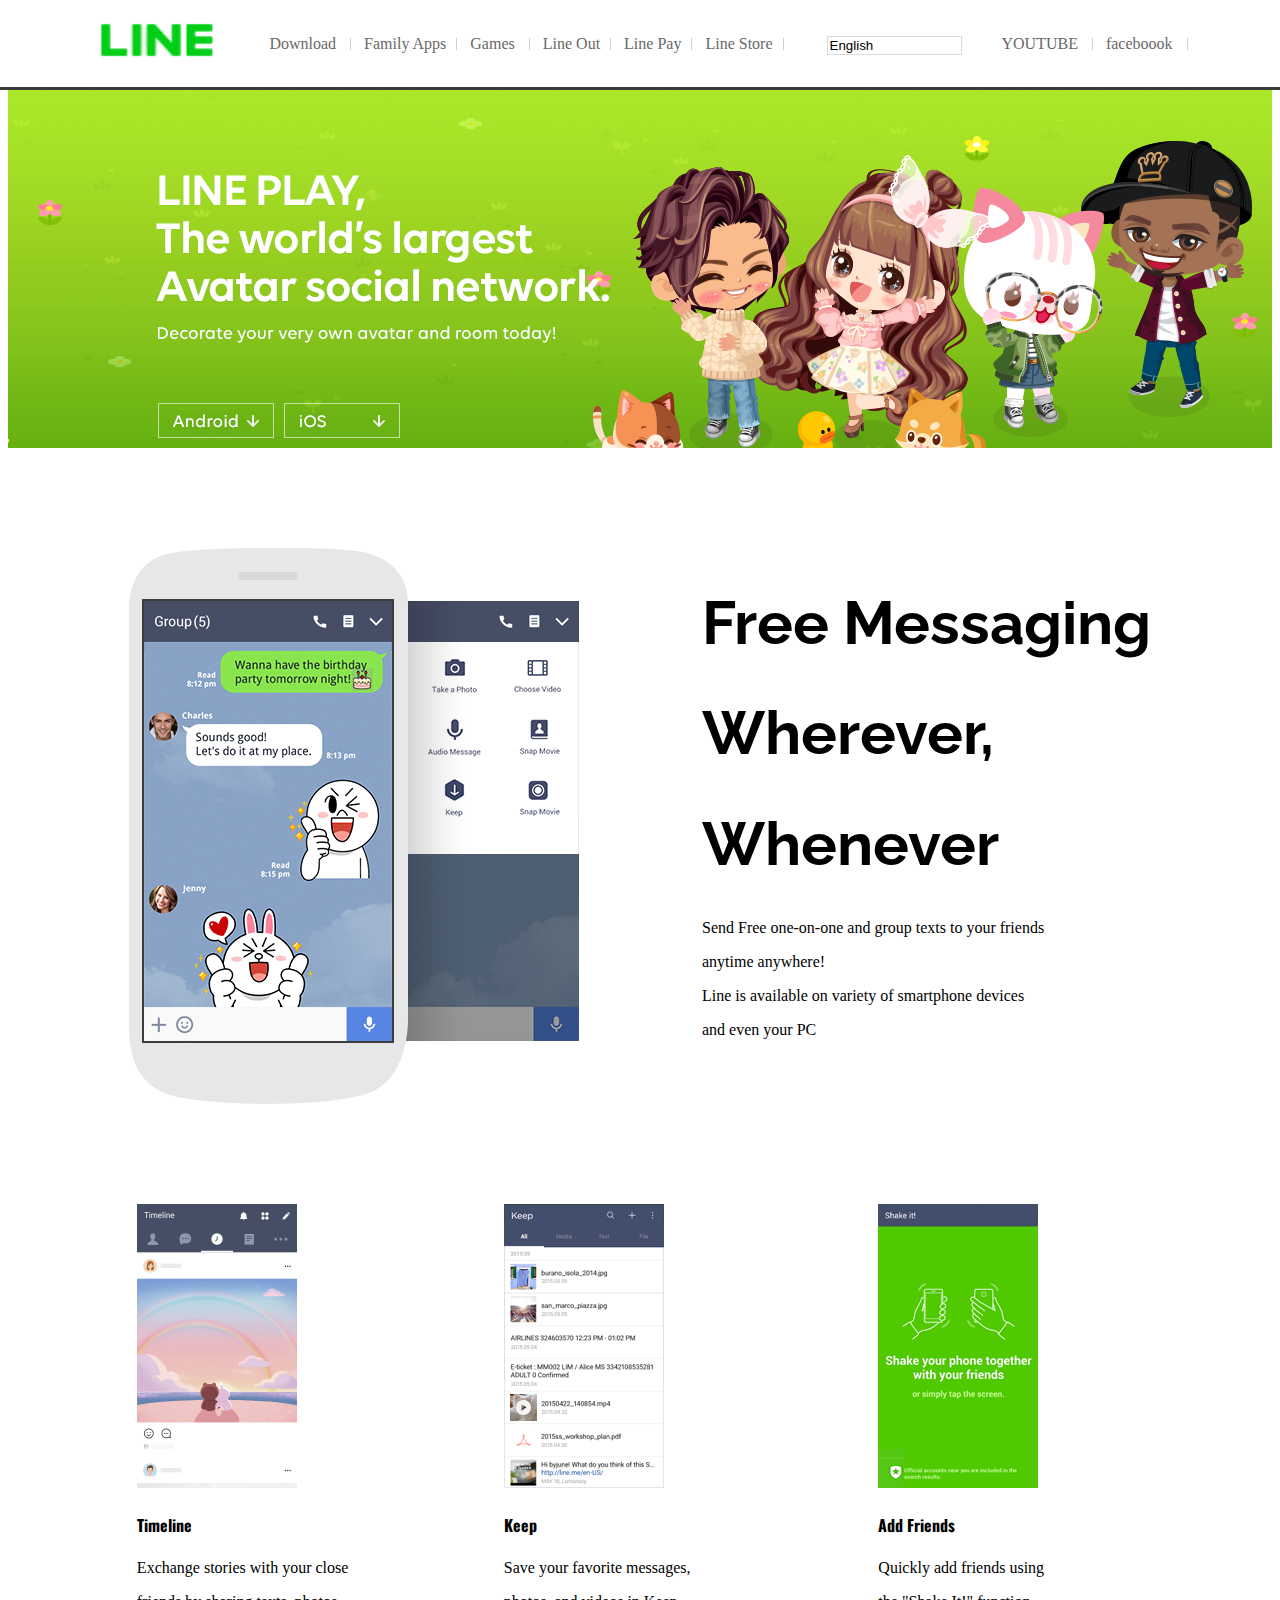
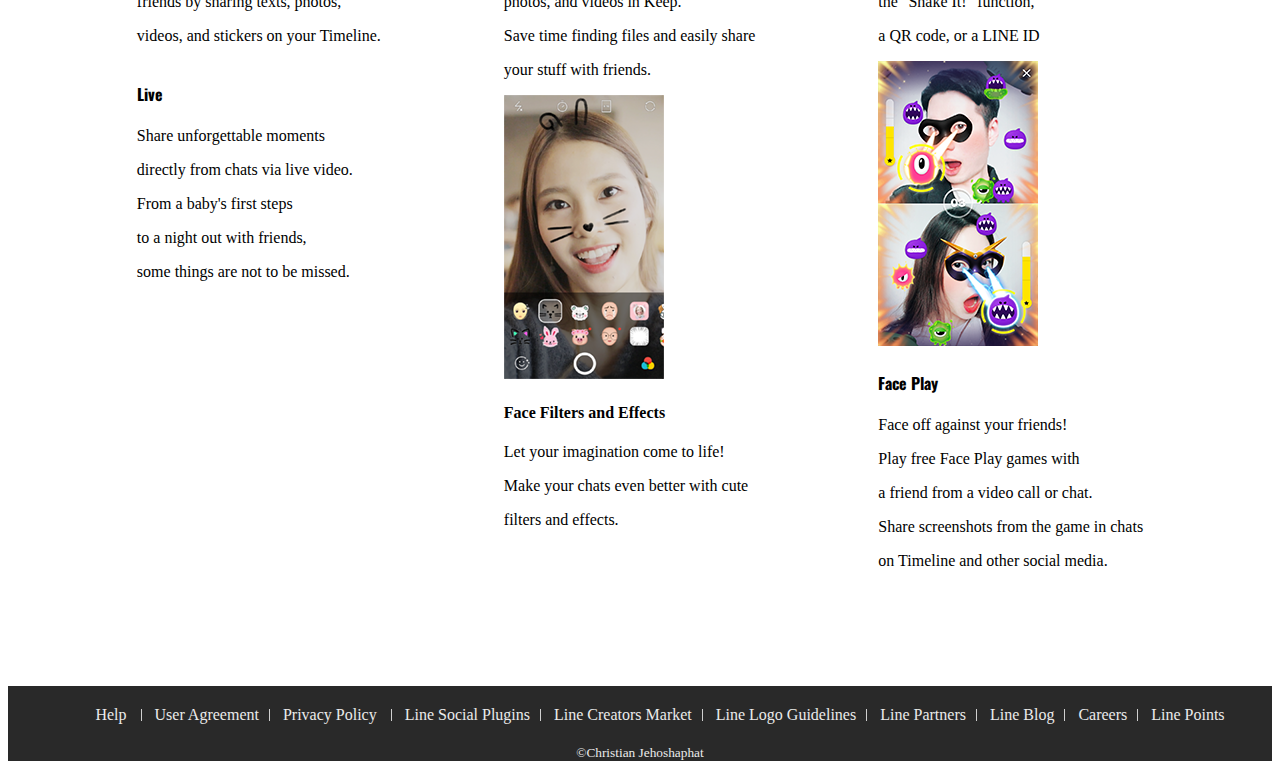
==== index.html @ cb2ba068 "first commit" ====
<!DOCTYPE html>
<html lang="en">
  <head>
    <meta charset="UTF-8" />
    <meta name="viewport" content="width=device-width, initial-scale=1.0" />
    <meta http-equiv="X-UA-Compatible" content="ie=edge" />
    <title>LINE : Free Messaging App</title>
    <link
      href="https://fonts.googleapis.com/css?family=Raleway:100,200"
      rel="stylesheet"
    />
    <link href="https://fonts.googleapis.com/css?family=Oswald:600" rel="stylesheet">
    <link href="https://fonts.googleapis.com/css?family=Raleway:200" rel="stylesheet">

    <link rel="stylesheet" href="./assets/css/index.css"
  </head>

  <body>
    <div class="header">
      <header class="wrapfix">
        <div class="navigation">
          <div class=" navleft">
            <h1 class="logo"></h1>
            <ul class="list">
              <li>
                <a href="/nav/download">Download</a>
                <span class="navseparator"></span>
              </li>
              <li>
                <a href="/nav/fmlapp">Family Apps</a
                ><span class="navseparator"></span>
              </li>
              <li><a href="/nav/games">Games</a>
                <span class="navseparator"></span>
              </li>
              <li>
                <a href="/nav/lineout">Line Out</a
                ><span class="navseparator"></span>
              </li>
              <li>
                <a href="/nav/linepay">Line Pay</a
                ><span class="navseparator"></span>
              </li>
              <li>
                <a href="/nav/linestore">Line Store</a
                ><span class="navseparator"></span>
              </li>
            </ul>
          </div>

          <div class="navright">
            <input type="text" value="English" readonly class="language">
            <ul class="list">
              <li class="yt">
                <a href="http://www.youtube.com/user/LineAppGlobal">YOUTUBE</a>
                <span class="navseparator"></span>
              </li>

              <li class="fb">
                <a href="https://www.facebook.com/line.worldwide">faceboook</a>
                <span class="navseparator"></span>
              </li>
            </ul>
          </div>
        </div>
      </header>
    </div>
    <section><div class="swipe"></div></section>
    <section>
      <div class="lineintro">
        <img src="./assets/images/lineph.png" alt="Line Messaging" />
        <span class="introseparator"></span>
        <div>
          <div class="introtexta">
            <h1>Free Messaging</h1>
            <h1>Wherever,</h1>
            <h1>Whenever</h1>
          </div>
          <div>
            <p>Send Free one-on-one and group texts to your friends</p>
            <p>anytime anywhere!</p>
            <p>Line is available on variety of smartphone devices</p>
            <p>and even your PC</p>
          </div>
        </div>
      </div>
    </section>
    <section>
        <div class="lineintro">
          <div class="feature">
            <div>
              <img src="./assets/images/tl.png" alt="Timeline">
              <h4 class="head4">
                Timeline
              </h4>
              <p class="paragraph">
                  <p>Exchange stories with your close</p>
                  <p>friends by sharing texts, photos,</p>
                  <p>videos, and stickers on your Timeline.</p>
              </p>
            </div>
            <div>
                <h4 class="head4">
                Live
              </h4>
              <p class="paragraph">
                  <p>Share unforgettable moments</p>
                  <p>directly from chats via live video.</p>
                  <p>From a baby's first steps</p>
                  <p>to a night out with friends,</p>
                  <p>some things are not to be missed.</p>
              </p>
            </div>
          </div>
          <span class="introseparator"></span>
          <div class="feature">
            <div>
              <img src="./assets/images/keep.png" alt="Keep">
              <h4 class="head4">Keep</h4>
              <p>
                  <p>Save your favorite messages,</p>
                  <p>photos, and videos in Keep.</p>
                  <p>Save time finding files and easily share</p>
                  <p>your stuff with friends.</p>
                </p>
            </div>
            <div>
              <img src="./assets/images/filter.png" alt="Face Filters and Effects">
              <h4>Face Filters and Effects</h4>
              <p class="paragraph">
                  <p>Let your imagination come to life!</p>
                  <p>Make your chats even better with cute</p>
                  <p>filters and effects.</p>
              </p>
            </div>
            <span class="featureseparator"></span>
          </div>
          <span class="introseparator"></span>
          <div class="feature">
            <div>
              <img src="./assets/images/addfriend.png" alt="Add Friends">
              <h4 class="head4">Add Friends</h4>
              <p class="paragraph">
                  <p>Quickly add friends using</p>
                  <p>the "Shake It!" function,</p>
                  <p>a QR code, or a LINE ID</p>

                  </p>
            </div>
            <div>
              <img src="./assets/images/faceplay.png" alt="Face Play">
              <h4 class="head4">Face Play</h4>
              <p>
                <p>Face off against your friends!</p>
                <p>Play free Face Play games with</p>
                <p>a friend from a video call or chat.</p>
                <p>Share screenshots from the game in chats</p>
                <p> on Timeline and other social media.</p>
              </p>
            </div>
            <span class="featureseparator"></span>
          </div>
        </div>
    </section>

    <div>
        <footer class="footer">
            <div class="wrapfoot">
              <ul class="list">
                <li class="footref">
                  <a href="/nav/download">Help</a>
                  <span class="navseparator"></span>
                </li>
                <li>
                  <a href="/nav/fmlapp">User Agreement</a
                  ><span class="navseparator"></span>
                </li>
                <li><a href="/nav/games">Privacy Policy</a>
                  <span class="navseparator"></span>
                </li>
                <li>
                  <a href="/nav/lineout">Line Social Plugins</a
                  ><span class="navseparator"></span>
                </li>
                <li>
                  <a href="/nav/linepay">Line Creators Market</a
                  ><span class="navseparator"></span>
                </li>
                <li>
                  <a href="/nav/linestore">Line Logo Guidelines</a
                  ><span class="navseparator"></span>
                </li>
                <li>
                    <a href="/nav/fmlapp">Line Partners</a
                    ><span class="navseparator"></span>
                </li>
                <li>
                    <a href="/nav/fmlapp">Line Blog</a
                    ><span class="navseparator"></span>
                </li>
                <li>
                    <a href="/nav/fmlapp">Careers</a
                    ><span class="navseparator"></span>
                </li>
                <li>
                    <a href="/nav/fmlapp">Line Points</a
                </li>
              </ul>
              <div class="copyright">
              <small>©Christian Jehoshaphat</small>
              </div>
            </div>
          </footer>
      </div>
  </body>
</html>
---- assets/css/index.css ----
.header {
  position: relative;
}
.list {
  display: flex;
  list-style: none;
  line-height: 25px;
}
.header .wrapfix {
  display: flex;
  justify-content: center;
  position: fixed;
  top: 0;
  left: 0;
  border-bottom: 3px solid #3b3b3b;
  background: #fff;
  z-index: 10;
  width: 100%;
}

.header .wrapfix .navigation {
  display: flex;
  justify-content: space-between;
  margin: 0 auto;
}

.header .wrapfix .navigation .navleft {
  display: flex;
  justify-content: flex-start;
  margin: 10px;
  padding: 5px;
  position: center 0;
}

.navigation .navleft a {
  text-decoration: none;
  line-height: 25px;
  color: #696868;
}

.navigation .navleft .list {
  display: flex;
  list-style: none;
  line-height: 25px;
}

.header .wrapfix .navigation .navleft .logo {
  background-image: url(../images/line.png);
  width: 150px;
  height: 50px;
  background-size: 150px 50px;
  margin: 0px;
}

.navseparator {
  display: inline-block;
  width: 0;
  margin-right: 13px;
  margin-left: 10px;
  border-left: 1px solid #cfcfcf;
  vertical-align: -1px;
  height: 12px;
}

.navigation .navright a {
  text-decoration: none;
  line-height: 25px;
  color: #696868;
}

.navigation .navright {
  display: flex;
  justify-content: flex-start;
  margin: 10px;
  padding: 5px;
  position: center 0;
  color: #696868;
}

.language {
  position: initial;
  display: block;
  width: 129px;
  height: 15px;
  border: 1px solid rgb(219, 219, 219);
  text-align: left;
  line-height: 0px;
  margin-top: 21px;
  cursor: pointer;
  font: 100;
}

.swipe {
  display: flex;
  justify-content: center;
  width: 100%;
  height: 440px;
  margin: 0px;
  background-image: url(../images/linefeeds.png);
  background-repeat: no-repeat;
  background-position: center 80px;
}

.lineintro {
  display: flex;
  justify-content: center;
  width: 100%;
  height: auto;
  margin: 100px 0px 100px 0px;
}

.lineintro .introseparator {
  display: inline-block;
  width: 100px;
  margin-right: 13px;
  margin-left: 10px;
}

.lineintro .introtexta {
  font-size: 30px;
  font-family: "Raleway", sans-serif;
  font-weight: lighter;
}

.lineintro .feature {
  display: flex;
  flex-direction: column;
}

.lineintro .feature .head4 {
  font-family: "Oswald", sans-serif;
}

.lineintro.feature .paragraph {
  font-family: "Raleway", sans-serif;
}

.lineintro .feature .featureseparator {
  display: inline-block;
  width: 100px;
  margin-right: 13px;
  margin-left: 10px;
}

.footer .wrapfoot {
  display: flex;
  justify-content: center;
  align-content: center;
  flex-direction: column;
  top: 0;
  left: 0;
  background: #292929;
  z-index: 10;
  width: 100%;
}
.footer .wrapfoot .list {
  align-self: center;
}

.footer .wrapfoot .list a {
  text-decoration: none;
  line-height: 25px;
  color: #ebebeb;
}

.copyright {
  align-self: center;
  color: #ebebeb;
}
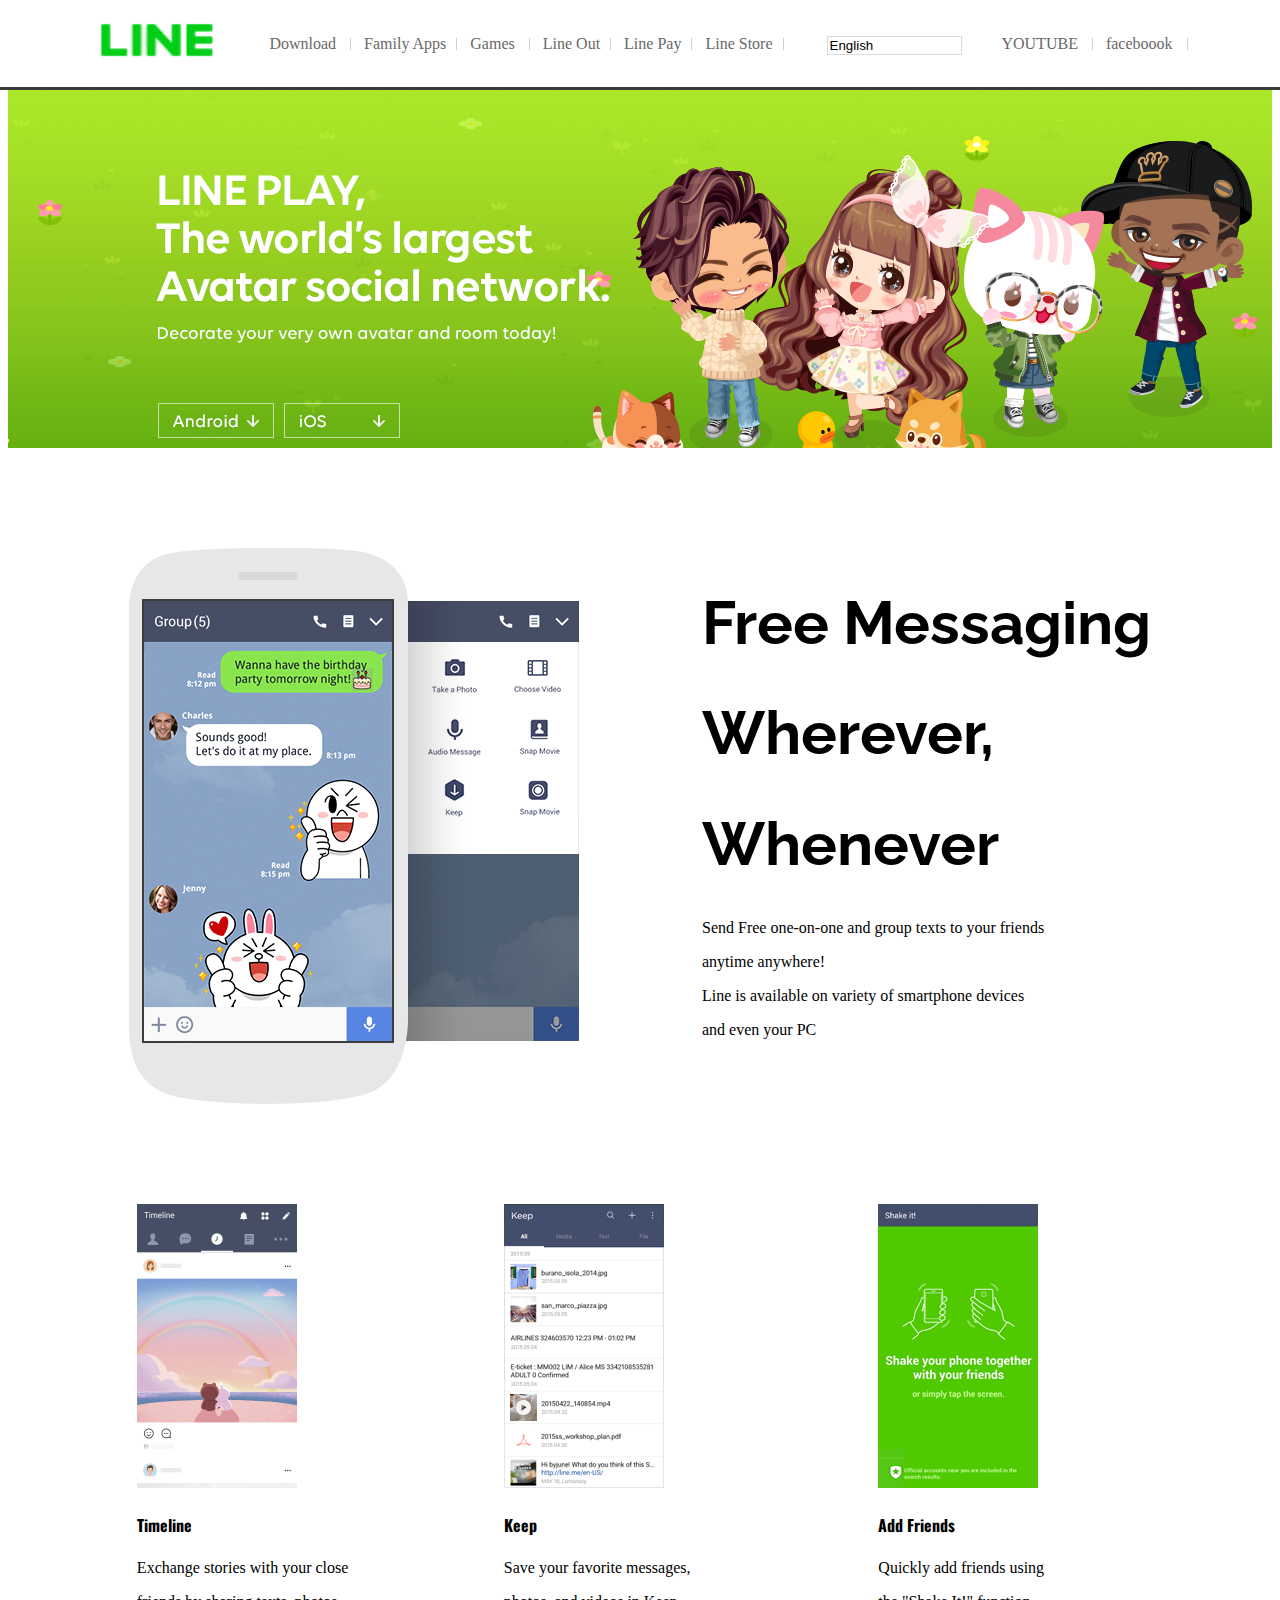
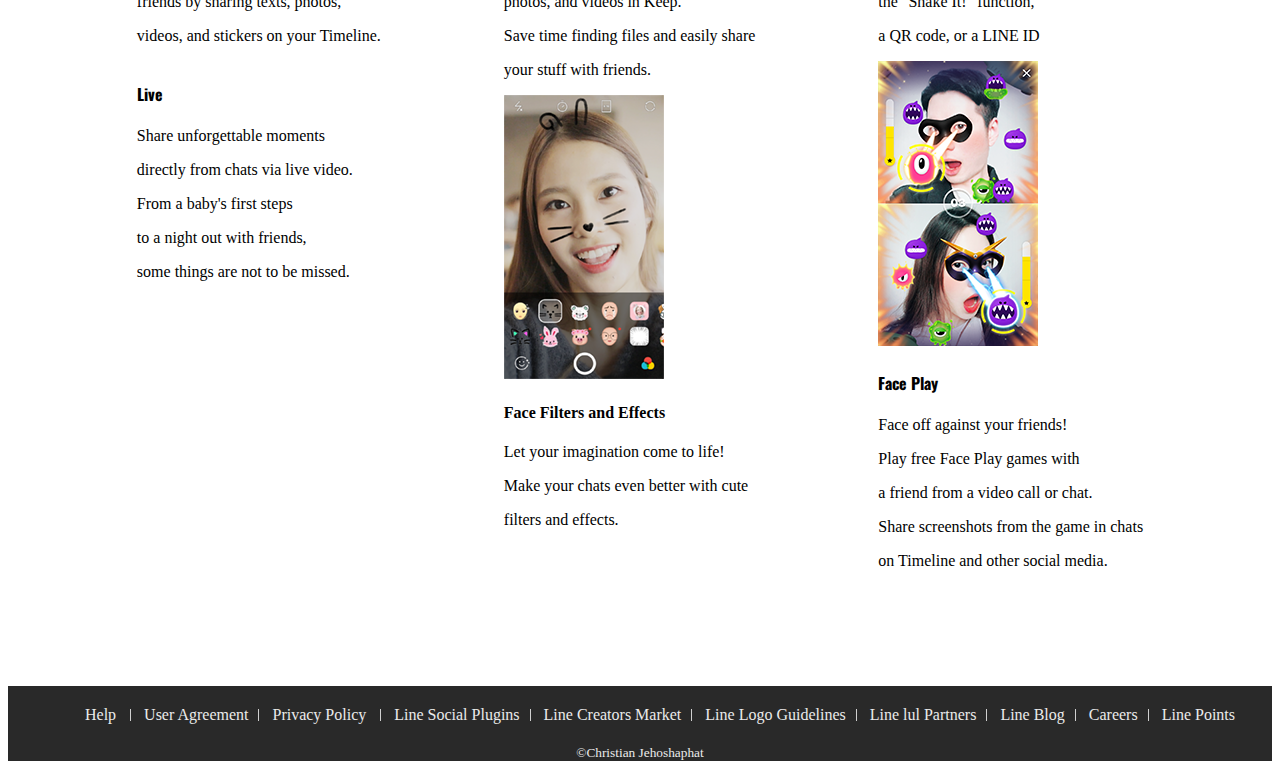
==== commit 3e020839: "adding lul" ====
--- a/index.html
+++ b/index.html
@@ -191,7 +191,7 @@
                   ><span class="navseparator"></span>
                 </li>
                 <li>
-                    <a href="/nav/fmlapp">Line Partners</a
+                    <a href="/nav/fmlapp">Line lul Partners</a
                     ><span class="navseparator"></span>
                 </li>
                 <li>
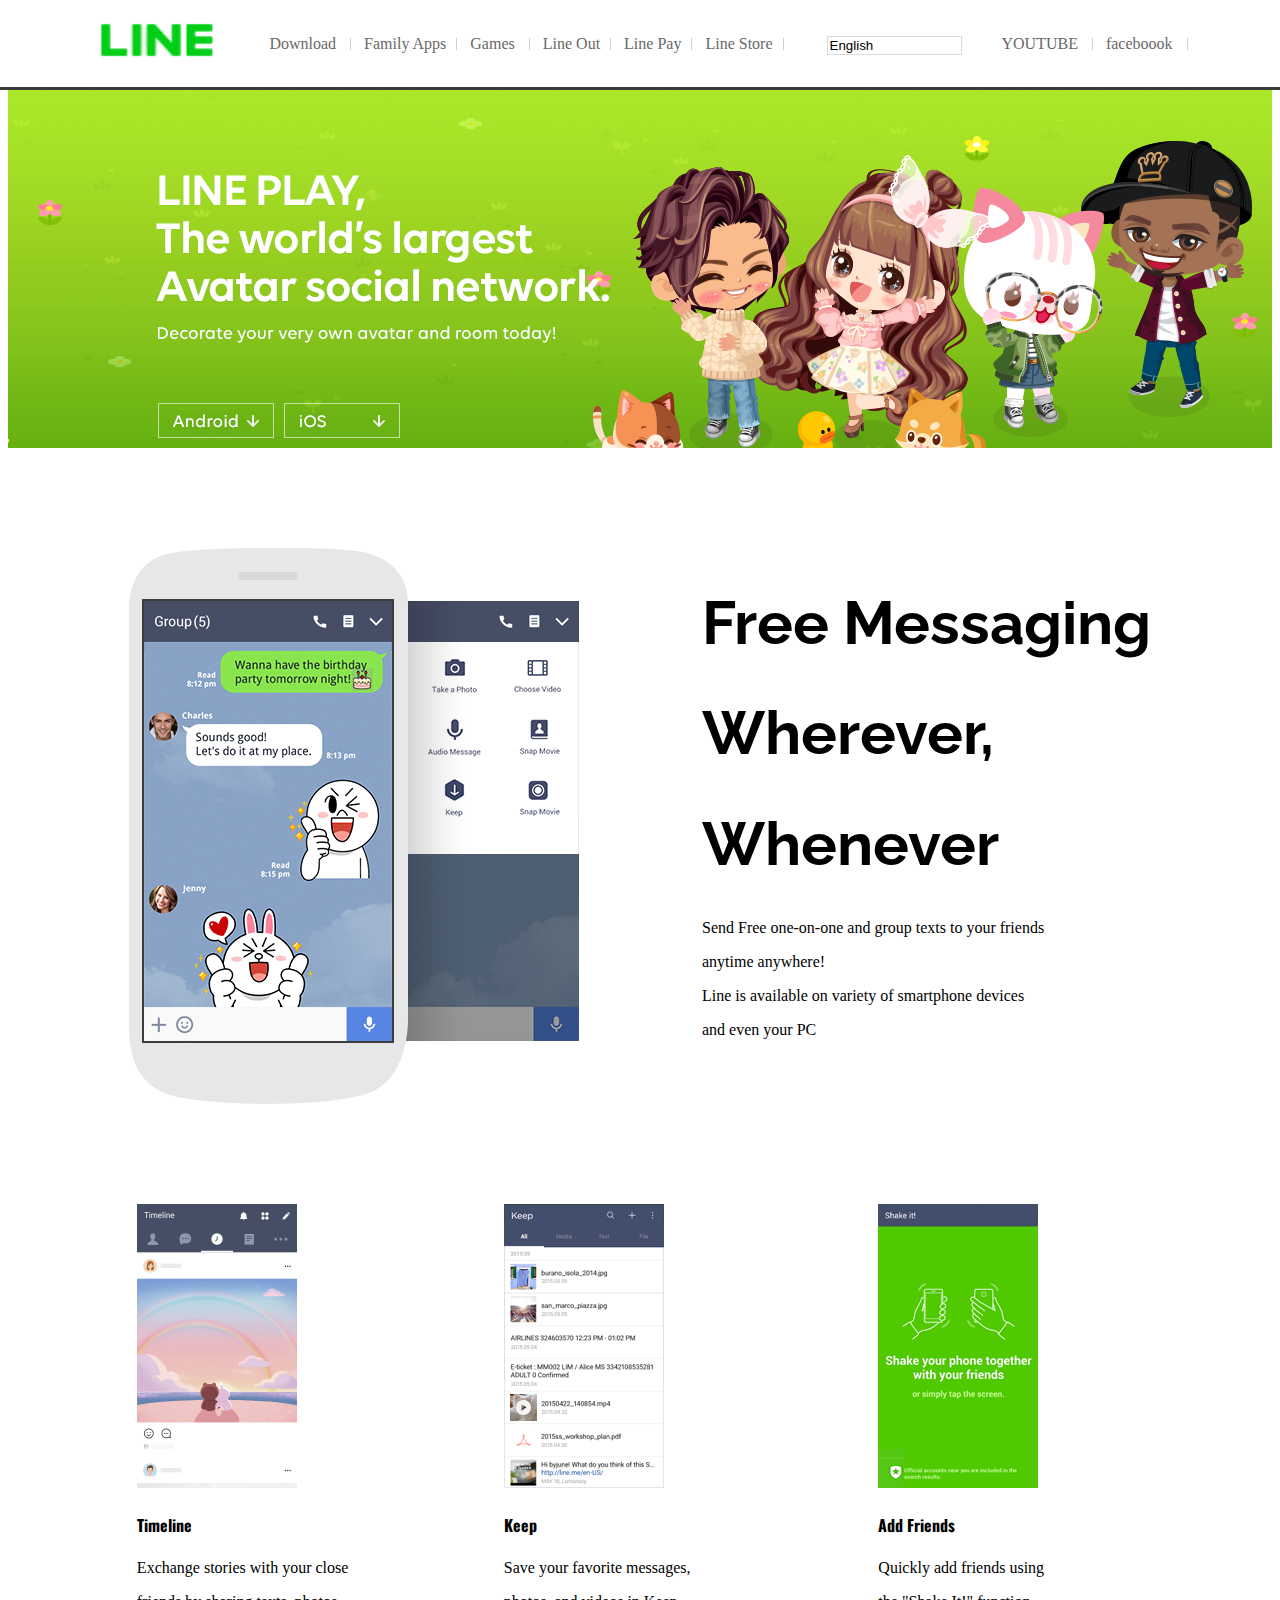
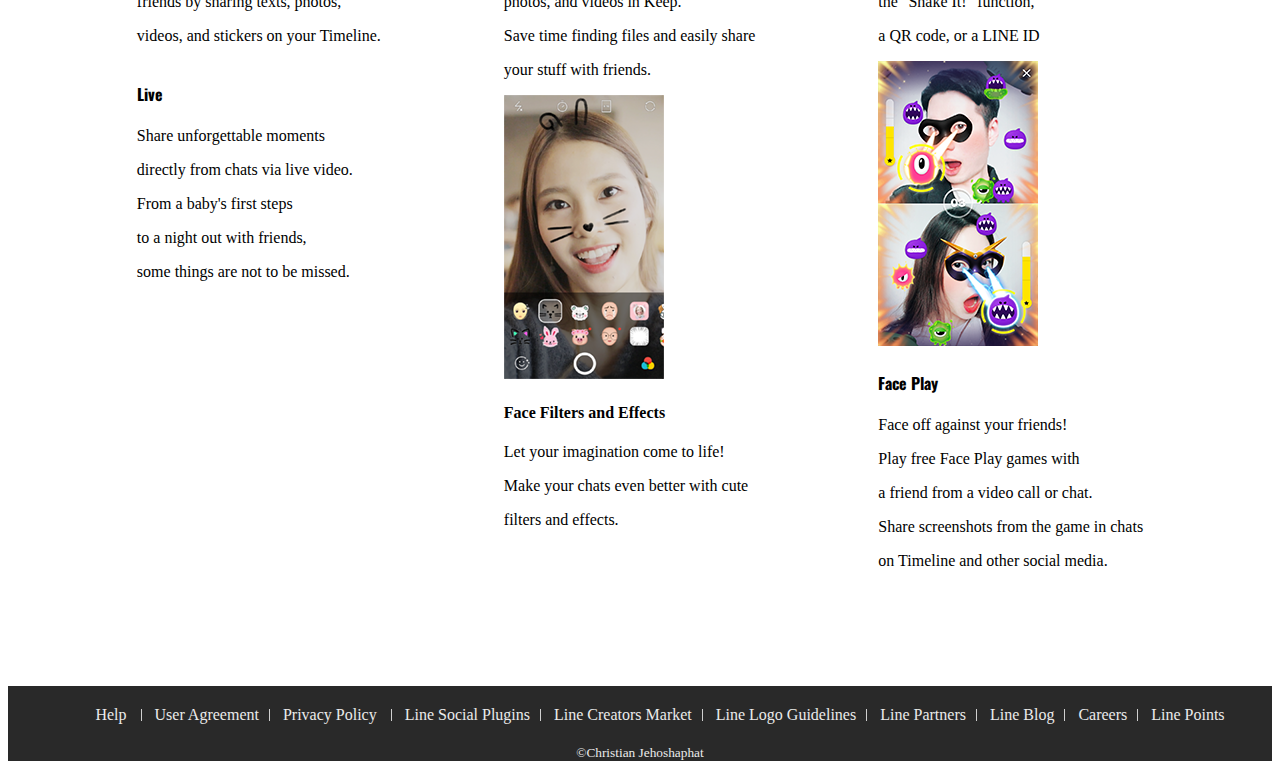
==== commit 841e1fb1: "Removing lul again" ====
--- a/index.html
+++ b/index.html
@@ -191,7 +191,7 @@
                   ><span class="navseparator"></span>
                 </li>
                 <li>
-                    <a href="/nav/fmlapp">Line lul Partners</a
+                    <a href="/nav/fmlapp">Line Partners</a
                     ><span class="navseparator"></span>
                 </li>
                 <li>
